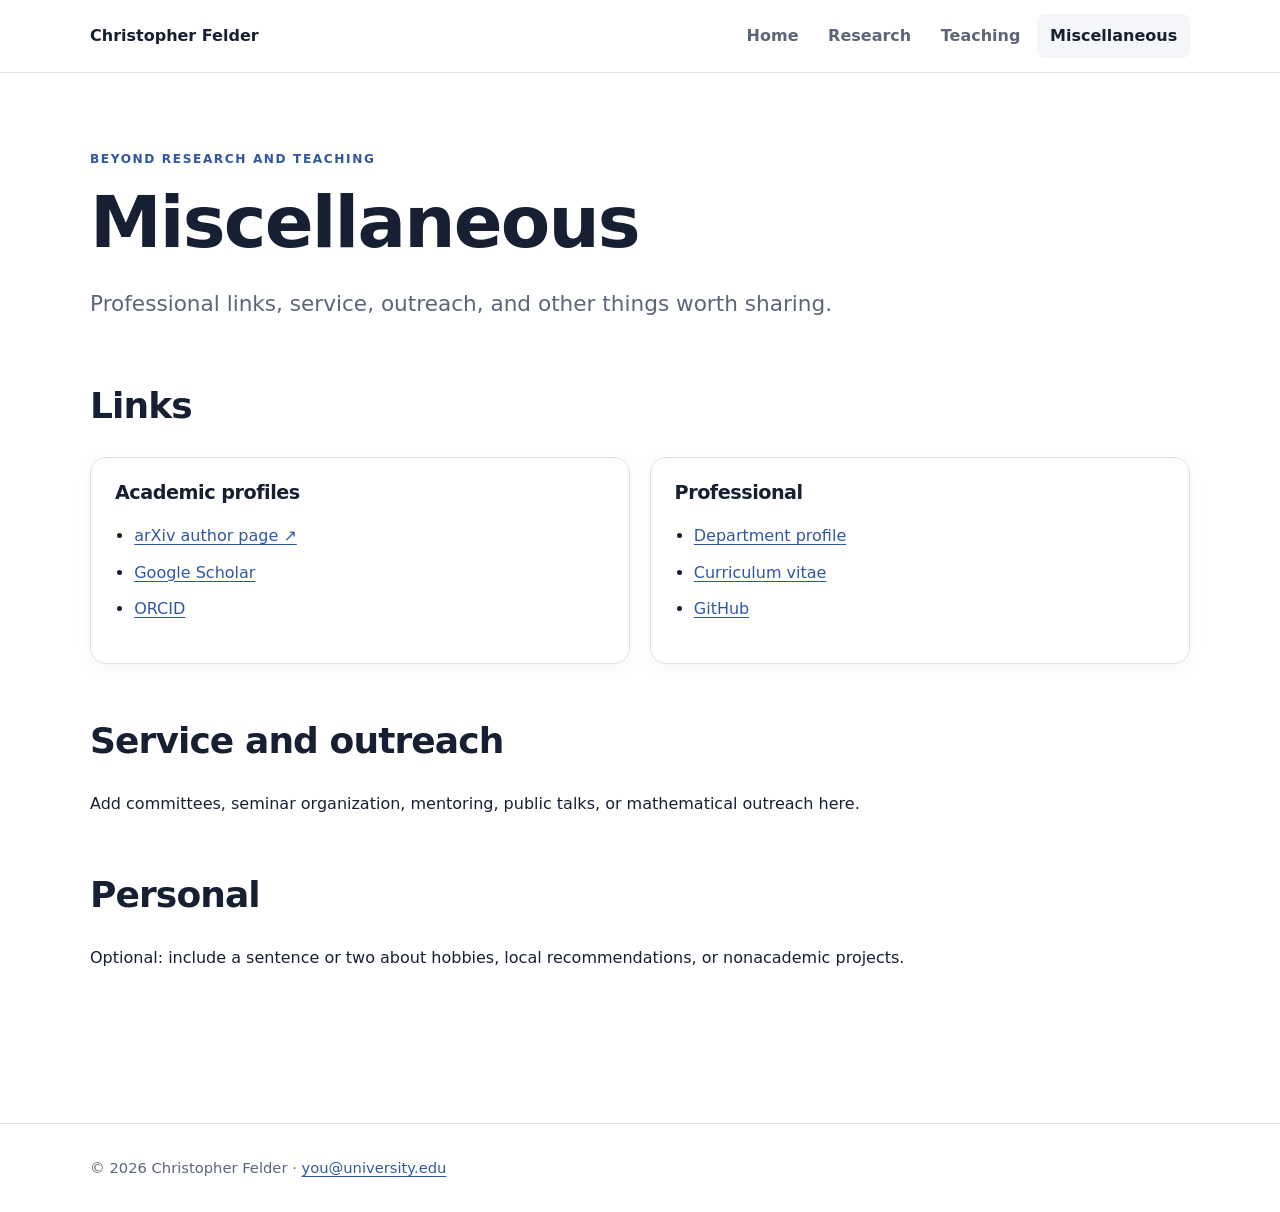
==== misc.html @ 67834b69 "Add files via upload" ====
<!doctype html><html lang="en"><head><meta charset="utf-8"><meta name="viewport" content="width=device-width, initial-scale=1"><meta name="description" content="Links and additional information about Christopher Felder."><title>Miscellaneous | Christopher Felder</title><link rel="stylesheet" href="styles.css"><script src="main.js" defer></script></head><body><a class="skip-link" href="#main">Skip to content</a><header class="site-header"><div class="container nav-wrap"><a class="brand" href="index.html">Christopher Felder</a><button class="menu-toggle" aria-expanded="false" aria-controls="site-nav">Menu</button><nav id="site-nav" class="site-nav" aria-label="Primary navigation"><a href="index.html">Home</a><a href="research.html">Research</a><a href="teaching.html">Teaching</a><a aria-current="page" href="misc.html">Miscellaneous</a></nav></div></header><main id="main" class="container page"><header class="page-header"><p class="eyebrow">Beyond research and teaching</p><h1>Miscellaneous</h1><p class="lead">Professional links, service, outreach, and other things worth sharing.</p></header><section class="content-section"><h2>Links</h2><div class="cards two"><article class="card"><h3>Academic profiles</h3><ul class="link-list"><li><a href="http://arxiv.org/a/felder_c_1" target="_blank" rel="noopener noreferrer">arXiv author page ↗</a></li><li><a href="#">Google Scholar</a></li><li><a href="#">ORCID</a></li></ul></article><article class="card"><h3>Professional</h3><ul class="link-list"><li><a href="#">Department profile</a></li><li><a href="#">Curriculum vitae</a></li><li><a href="#">GitHub</a></li></ul></article></div></section><section class="content-section"><h2>Service and outreach</h2><p>Add committees, seminar organization, mentoring, public talks, or mathematical outreach here.</p></section><section class="content-section"><h2>Personal</h2><p>Optional: include a sentence or two about hobbies, local recommendations, or nonacademic projects.</p></section></main><footer class="site-footer"><div class="container">© <span id="year"></span> Christopher Felder · <a href="mailto:you@university.edu">you@university.edu</a></div></footer></body></html>
---- styles.css ----
:root{--ink:#172033;--muted:#5d6678;--paper:#fff;--soft:#f4f6fa;--line:#dce1ea;--accent:#3157a4;--accent-dark:#203d79;--max:1100px;--radius:16px;--shadow:0 14px 40px rgba(23,32,51,.08)}*{box-sizing:border-box}html{scroll-behavior:smooth}body{margin:0;color:var(--ink);background:var(--paper);font:16px/1.65 system-ui,-apple-system,BlinkMacSystemFont,"Segoe UI",sans-serif}a{color:var(--accent);text-underline-offset:3px}a:hover{color:var(--accent-dark)}h1,h2,h3{line-height:1.15;letter-spacing:-.025em}h1{font-size:clamp(2.5rem,7vw,5rem);margin:.1em 0 .25em}h2{font-size:clamp(1.55rem,3vw,2.25rem)}h3{font-size:1.2rem}.container{width:min(calc(100% - 2rem),var(--max));margin-inline:auto}.skip-link{position:absolute;left:-9999px}.skip-link:focus{left:1rem;top:1rem;z-index:99;background:#fff;padding:.7rem 1rem;border-radius:8px}.site-header{position:sticky;top:0;z-index:20;background:rgba(255,255,255,.92);border-bottom:1px solid var(--line);backdrop-filter:blur(12px)}.nav-wrap{min-height:72px;display:flex;align-items:center;justify-content:space-between;gap:2rem}.brand{font-weight:750;color:var(--ink);text-decoration:none}.site-nav{display:flex;gap:.25rem}.site-nav a{color:var(--muted);font-weight:650;text-decoration:none;padding:.55rem .8rem;border-radius:8px}.site-nav a:hover,.site-nav a[aria-current=page]{color:var(--ink);background:var(--soft)}.menu-toggle{display:none;border:1px solid var(--line);background:#fff;padding:.55rem .8rem;border-radius:8px;font:inherit}.hero{min-height:72vh;display:grid;grid-template-columns:1.5fr .8fr;align-items:center;gap:clamp(2rem,6vw,6rem);padding-block:6rem}.lead{font-size:clamp(1.1rem,2vw,1.35rem);color:var(--muted);max-width:66ch}.eyebrow{text-transform:uppercase;letter-spacing:.13em;font-size:.76rem;font-weight:800;color:var(--accent)}.button-row{display:flex;gap:.75rem;flex-wrap:wrap;margin-top:2rem}.button{display:inline-block;background:var(--accent);color:#fff;text-decoration:none;padding:.75rem 1rem;border-radius:9px;font-weight:700}.button:hover{background:var(--accent-dark);color:#fff}.button.secondary{background:#fff;color:var(--ink);border:1px solid var(--line)}.headshot-card{background:var(--soft);padding:1rem;border-radius:var(--radius);box-shadow:var(--shadow);text-align:center;color:var(--muted)}.headshot-placeholder{aspect-ratio:4/5;display:grid;place-items:center;border-radius:12px;background:linear-gradient(145deg,#dfe5f1,#eef1f7);color:#7c879a;font-size:4rem;font-weight:800}.alt{background:var(--soft)}.section{padding-block:5rem}.cards{display:grid;gap:1.2rem}.cards.three{grid-template-columns:repeat(3,1fr)}.cards.two{grid-template-columns:repeat(2,1fr)}.card{background:#fff;border:1px solid var(--line);border-radius:var(--radius);padding:1.5rem;box-shadow:0 5px 18px rgba(23,32,51,.035)}.card h2,.card h3{margin-top:0}.text-link{font-weight:750;text-decoration:none}.site-footer{border-top:1px solid var(--line);color:var(--muted);padding-block:2rem;font-size:.92rem}.page{padding-block:4rem 6rem}.page-header{max-width:800px;margin-bottom:4rem}.page-header h1{font-size:clamp(2.5rem,6vw,4.5rem)}.content-section{margin-block:3.5rem}.section-heading{display:flex;justify-content:space-between;align-items:end;gap:1rem;margin-bottom:1rem}.section-heading h2,.section-heading p{margin-bottom:0}.arxiv-feed{border:1px solid var(--line);border-radius:var(--radius);padding:1.5rem;background:var(--soft);overflow-wrap:anywhere}.arxiv-feed .arxivfeed{margin:0 0 1rem!important;width:auto!important}.arxiv-feed .arxivfeed:last-child{margin-bottom:0!important}.course{display:flex;justify-content:space-between;align-items:center;gap:2rem}.clean-list,.link-list{padding-left:1.2rem}.clean-list li,.link-list li{margin:.65rem 0}@media(max-width:720px){.menu-toggle{display:block}.site-nav{display:none;position:absolute;top:72px;left:0;right:0;flex-direction:column;background:#fff;border-bottom:1px solid var(--line);padding:1rem}.site-nav.open{display:flex}.hero{grid-template-columns:1fr;padding-block:3rem}.headshot-card{max-width:340px}.cards.three,.cards.two{grid-template-columns:1fr}.section-heading,.course{align-items:flex-start;flex-direction:column}.page{padding-top:3rem}}@media(prefers-reduced-motion:reduce){html{scroll-behavior:auto}}
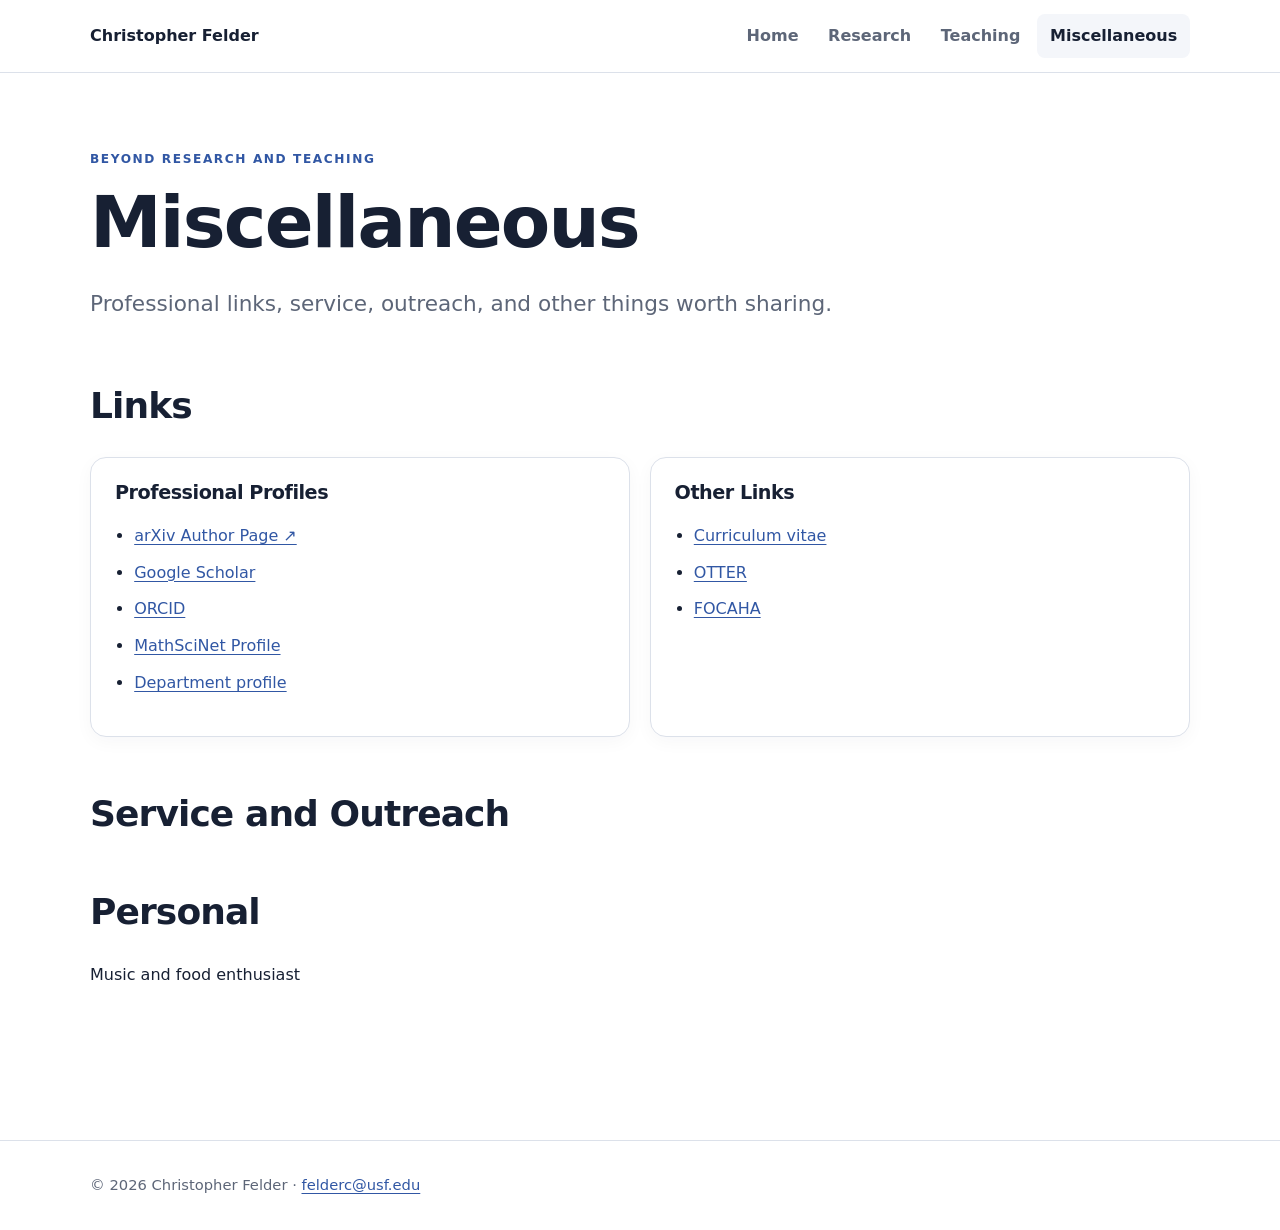
==== commit dcc6fd71: "Update misc.html" ====
--- a/misc.html
+++ b/misc.html
@@ -1 +1,86 @@
-<!doctype html><html lang="en"><head><meta charset="utf-8"><meta name="viewport" content="width=device-width, initial-scale=1"><meta name="description" content="Links and additional information about Christopher Felder."><title>Miscellaneous | Christopher Felder</title><link rel="stylesheet" href="styles.css"><script src="main.js" defer></script></head><body><a class="skip-link" href="#main">Skip to content</a><header class="site-header"><div class="container nav-wrap"><a class="brand" href="index.html">Christopher Felder</a><button class="menu-toggle" aria-expanded="false" aria-controls="site-nav">Menu</button><nav id="site-nav" class="site-nav" aria-label="Primary navigation"><a href="index.html">Home</a><a href="research.html">Research</a><a href="teaching.html">Teaching</a><a aria-current="page" href="misc.html">Miscellaneous</a></nav></div></header><main id="main" class="container page"><header class="page-header"><p class="eyebrow">Beyond research and teaching</p><h1>Miscellaneous</h1><p class="lead">Professional links, service, outreach, and other things worth sharing.</p></header><section class="content-section"><h2>Links</h2><div class="cards two"><article class="card"><h3>Academic profiles</h3><ul class="link-list"><li><a href="http://arxiv.org/a/felder_c_1" target="_blank" rel="noopener noreferrer">arXiv author page ↗</a></li><li><a href="#">Google Scholar</a></li><li><a href="#">ORCID</a></li></ul></article><article class="card"><h3>Professional</h3><ul class="link-list"><li><a href="#">Department profile</a></li><li><a href="#">Curriculum vitae</a></li><li><a href="#">GitHub</a></li></ul></article></div></section><section class="content-section"><h2>Service and outreach</h2><p>Add committees, seminar organization, mentoring, public talks, or mathematical outreach here.</p></section><section class="content-section"><h2>Personal</h2><p>Optional: include a sentence or two about hobbies, local recommendations, or nonacademic projects.</p></section></main><footer class="site-footer"><div class="container">© <span id="year"></span> Christopher Felder · <a href="mailto:you@university.edu">you@university.edu</a></div></footer></body></html>+<!doctype html>
+<html lang="en">
+<head>
+<meta charset="utf-8">
+<meta name="viewport" content="width=device-width, initial-scale=1">
+<meta name="description" content="Links and additional information about Christopher Felder.">
+<title>Miscellaneous | Christopher Felder</title>
+<link rel="stylesheet" href="styles.css">
+<script src="main.js" defer>
+</script>
+</head>
+<body>
+<a class="skip-link" href="#main">Skip to content</a>
+<header class="site-header">
+<div class="container nav-wrap">
+<a class="brand" href="index.html">Christopher Felder</a>
+<button class="menu-toggle" aria-expanded="false" aria-controls="site-nav">Menu</button>
+<nav id="site-nav" class="site-nav" aria-label="Primary navigation">
+<a href="index.html">Home</a>
+<a href="research.html">Research</a>
+<a href="teaching.html">Teaching</a>
+<a aria-current="page" href="misc.html">Miscellaneous</a>
+</nav>
+</div>
+</header>
+<main id="main" class="container page">
+<header class="page-header">
+<p class="eyebrow">Beyond research and teaching</p>
+<h1>Miscellaneous</h1>
+<p class="lead">Professional links, service, outreach, and other things worth sharing.</p>
+</header>
+<section class="content-section">
+<h2>Links</h2>
+<div class="cards two">
+<article class="card">
+<h3>Professional Profiles</h3>
+<ul class="link-list">
+<li>
+<a href="http://arxiv.org/a/felder_c_1" target="_blank" rel="noopener noreferrer">arXiv Author Page ↗</a>
+</li>
+<li>
+<a href="https://scholar.google.com/citations?user=o6KPOoIAAAAJ&hl=en">Google Scholar</a>
+</li>
+<li>
+<a href="https://orcid.org/0000-0002-0736-0987">ORCID</a>
+</li>
+<li>
+<a href="https://mathscinet.ams.org/mathscinet/author?authorId=1502434">MathSciNet Profile</a>
+</li>
+<li>
+<a href="https://www.usf.edu/arts-sciences/departments/mathematics-statistics/people/faculty/christopher-felder.aspx">Department profile</a>
+</li>
+</ul>
+</article>
+<article class="card">
+<h3>Other Links</h3>
+<ul class="link-list">
+<li>
+<a href="CFelder_CV.pdf">Curriculum vitae</a>
+</li>
+<li>
+<a href="https://ottermathtalks.github.io">OTTER</a>
+</li>
+<li>
+<a href="https://sites.google.com/view/focaha/home">FOCAHA</a>
+</li>
+</ul>
+</article>
+</div>
+</section>
+<section class="content-section">
+<h2>Service and Outreach</h2>
+<p> </p>
+</section>
+<section class="content-section">
+<h2>Personal</h2>
+<p>Music and food enthusiast</p>
+</section>
+</main>
+<footer class="site-footer">
+<div class="container">© <span id="year">
+</span> Christopher Felder · <a href="mailto:felderc@usf.edu">felderc@usf.edu</a>
+</div>
+</footer>
+</body>
+</html>
--- a/styles.css
+++ b/styles.css
@@ -1 +1,331 @@
-:root{--ink:#172033;--muted:#5d6678;--paper:#fff;--soft:#f4f6fa;--line:#dce1ea;--accent:#3157a4;--accent-dark:#203d79;--max:1100px;--radius:16px;--shadow:0 14px 40px rgba(23,32,51,.08)}*{box-sizing:border-box}html{scroll-behavior:smooth}body{margin:0;color:var(--ink);background:var(--paper);font:16px/1.65 system-ui,-apple-system,BlinkMacSystemFont,"Segoe UI",sans-serif}a{color:var(--accent);text-underline-offset:3px}a:hover{color:var(--accent-dark)}h1,h2,h3{line-height:1.15;letter-spacing:-.025em}h1{font-size:clamp(2.5rem,7vw,5rem);margin:.1em 0 .25em}h2{font-size:clamp(1.55rem,3vw,2.25rem)}h3{font-size:1.2rem}.container{width:min(calc(100% - 2rem),var(--max));margin-inline:auto}.skip-link{position:absolute;left:-9999px}.skip-link:focus{left:1rem;top:1rem;z-index:99;background:#fff;padding:.7rem 1rem;border-radius:8px}.site-header{position:sticky;top:0;z-index:20;background:rgba(255,255,255,.92);border-bottom:1px solid var(--line);backdrop-filter:blur(12px)}.nav-wrap{min-height:72px;display:flex;align-items:center;justify-content:space-between;gap:2rem}.brand{font-weight:750;color:var(--ink);text-decoration:none}.site-nav{display:flex;gap:.25rem}.site-nav a{color:var(--muted);font-weight:650;text-decoration:none;padding:.55rem .8rem;border-radius:8px}.site-nav a:hover,.site-nav a[aria-current=page]{color:var(--ink);background:var(--soft)}.menu-toggle{display:none;border:1px solid var(--line);background:#fff;padding:.55rem .8rem;border-radius:8px;font:inherit}.hero{min-height:72vh;display:grid;grid-template-columns:1.5fr .8fr;align-items:center;gap:clamp(2rem,6vw,6rem);padding-block:6rem}.lead{font-size:clamp(1.1rem,2vw,1.35rem);color:var(--muted);max-width:66ch}.eyebrow{text-transform:uppercase;letter-spacing:.13em;font-size:.76rem;font-weight:800;color:var(--accent)}.button-row{display:flex;gap:.75rem;flex-wrap:wrap;margin-top:2rem}.button{display:inline-block;background:var(--accent);color:#fff;text-decoration:none;padding:.75rem 1rem;border-radius:9px;font-weight:700}.button:hover{background:var(--accent-dark);color:#fff}.button.secondary{background:#fff;color:var(--ink);border:1px solid var(--line)}.headshot-card{background:var(--soft);padding:1rem;border-radius:var(--radius);box-shadow:var(--shadow);text-align:center;color:var(--muted)}.headshot-placeholder{aspect-ratio:4/5;display:grid;place-items:center;border-radius:12px;background:linear-gradient(145deg,#dfe5f1,#eef1f7);color:#7c879a;font-size:4rem;font-weight:800}.alt{background:var(--soft)}.section{padding-block:5rem}.cards{display:grid;gap:1.2rem}.cards.three{grid-template-columns:repeat(3,1fr)}.cards.two{grid-template-columns:repeat(2,1fr)}.card{background:#fff;border:1px solid var(--line);border-radius:var(--radius);padding:1.5rem;box-shadow:0 5px 18px rgba(23,32,51,.035)}.card h2,.card h3{margin-top:0}.text-link{font-weight:750;text-decoration:none}.site-footer{border-top:1px solid var(--line);color:var(--muted);padding-block:2rem;font-size:.92rem}.page{padding-block:4rem 6rem}.page-header{max-width:800px;margin-bottom:4rem}.page-header h1{font-size:clamp(2.5rem,6vw,4.5rem)}.content-section{margin-block:3.5rem}.section-heading{display:flex;justify-content:space-between;align-items:end;gap:1rem;margin-bottom:1rem}.section-heading h2,.section-heading p{margin-bottom:0}.arxiv-feed{border:1px solid var(--line);border-radius:var(--radius);padding:1.5rem;background:var(--soft);overflow-wrap:anywhere}.arxiv-feed .arxivfeed{margin:0 0 1rem!important;width:auto!important}.arxiv-feed .arxivfeed:last-child{margin-bottom:0!important}.course{display:flex;justify-content:space-between;align-items:center;gap:2rem}.clean-list,.link-list{padding-left:1.2rem}.clean-list li,.link-list li{margin:.65rem 0}@media(max-width:720px){.menu-toggle{display:block}.site-nav{display:none;position:absolute;top:72px;left:0;right:0;flex-direction:column;background:#fff;border-bottom:1px solid var(--line);padding:1rem}.site-nav.open{display:flex}.hero{grid-template-columns:1fr;padding-block:3rem}.headshot-card{max-width:340px}.cards.three,.cards.two{grid-template-columns:1fr}.section-heading,.course{align-items:flex-start;flex-direction:column}.page{padding-top:3rem}}@media(prefers-reduced-motion:reduce){html{scroll-behavior:auto}}+:root {
+  --ink:#172033;
+  --muted:#5d6678;
+  --paper:#fff;
+  --soft:#f4f6fa;
+  --line:#dce1ea;
+  --accent:#3157a4;
+  --accent-dark:#203d79;
+  --max:1100px;
+  --radius:16px;
+  --shadow:0 14px 40px rgba(23,
+  32,
+  51,
+  .08)
+}
+* {
+  box-sizing:border-box
+}
+html {
+  scroll-behavior:smooth
+}
+body {
+  margin:0;
+  color:var(--ink);
+  background:var(--paper);
+  font:16px/1.65 system-ui,
+  -apple-system,
+  BlinkMacSystemFont,
+  "Segoe UI",
+  sans-serif
+}
+a {
+  color:var(--accent);
+  text-underline-offset:3px
+}
+a:hover {
+  color:var(--accent-dark)
+}
+h1,
+h2,
+h3 {
+  line-height:1.15;
+  letter-spacing:-.025em
+}
+h1 {
+  font-size:clamp(2.5rem,
+  7vw,
+  5rem);
+  margin:.1em 0 .25em
+}
+h2 {
+  font-size:clamp(1.55rem,
+  3vw,
+  2.25rem)
+}
+h3 {
+  font-size:1.2rem
+}
+.container {
+  width:min(calc(100% - 2rem),
+  var(--max));
+  margin-inline:auto
+}
+.skip-link {
+  position:absolute;
+  left:-9999px
+}
+.skip-link:focus {
+  left:1rem;
+  top:1rem;
+  z-index:99;
+  background:#fff;
+  padding:.7rem 1rem;
+  border-radius:8px
+}
+.site-header {
+  position:sticky;
+  top:0;
+  z-index:20;
+  background:rgba(255,
+  255,
+  255,
+  .92);
+  border-bottom:1px solid var(--line);
+  backdrop-filter:blur(12px)
+}
+.nav-wrap {
+  min-height:72px;
+  display:flex;
+  align-items:center;
+  justify-content:space-between;
+  gap:2rem
+}
+.brand {
+  font-weight:750;
+  color:var(--ink);
+  text-decoration:none
+}
+.site-nav {
+  display:flex;
+  gap:.25rem
+}
+.site-nav a {
+  color:var(--muted);
+  font-weight:650;
+  text-decoration:none;
+  padding:.55rem .8rem;
+  border-radius:8px
+}
+.site-nav a:hover,
+.site-nav a[aria-current=page] {
+  color:var(--ink);
+  background:var(--soft)
+}
+.menu-toggle {
+  display:none;
+  border:1px solid var(--line);
+  background:#fff;
+  padding:.55rem .8rem;
+  border-radius:8px;
+  font:inherit
+}
+.hero {
+  min-height:72vh;
+  display:grid;
+  grid-template-columns:1.5fr .8fr;
+  align-items:center;
+  gap:clamp(2rem,
+  6vw,
+  6rem);
+  padding-block:6rem
+}
+.lead {
+  font-size:clamp(1.1rem,
+  2vw,
+  1.35rem);
+  color:var(--muted);
+  max-width:66ch
+}
+.eyebrow {
+  text-transform:uppercase;
+  letter-spacing:.13em;
+  font-size:.76rem;
+  font-weight:800;
+  color:var(--accent)
+}
+.button-row {
+  display:flex;
+  gap:.75rem;
+  flex-wrap:wrap;
+  margin-top:2rem
+}
+.button {
+  display:inline-block;
+  background:var(--accent);
+  color:#fff;
+  text-decoration:none;
+  padding:.75rem 1rem;
+  border-radius:9px;
+  font-weight:700
+}
+.button:hover {
+  background:var(--accent-dark);
+  color:#fff
+}
+.button.secondary {
+  background:#fff;
+  color:var(--ink);
+  border:1px solid var(--line)
+}
+.headshot-card {
+  background:var(--soft);
+  padding:1rem;
+  border-radius:var(--radius);
+  box-shadow:var(--shadow);
+  text-align:center;
+  color:var(--muted)
+}
+.headshot-placeholder {
+  aspect-ratio:4/5;
+  display:grid;
+  place-items:center;
+  border-radius:12px;
+  background:linear-gradient(145deg,
+  #dfe5f1,
+  #eef1f7);
+  color:#7c879a;
+  font-size:4rem;
+  font-weight:800
+}
+.alt {
+  background:var(--soft)
+}
+.section {
+  padding-block:5rem
+}
+.cards {
+  display:grid;
+  gap:1.2rem
+}
+.cards.three {
+  grid-template-columns:repeat(3,
+  1fr)
+}
+.cards.two {
+  grid-template-columns:repeat(2,
+  1fr)
+}
+.card {
+  background:#fff;
+  border:1px solid var(--line);
+  border-radius:var(--radius);
+  padding:1.5rem;
+  box-shadow:0 5px 18px rgba(23,
+  32,
+  51,
+  .035)
+}
+.card h2,
+.card h3 {
+  margin-top:0
+}
+.text-link {
+  font-weight:750;
+  text-decoration:none
+}
+.site-footer {
+  border-top:1px solid var(--line);
+  color:var(--muted);
+  padding-block:2rem;
+  font-size:.92rem
+}
+.page {
+  padding-block:4rem 6rem
+}
+.page-header {
+  max-width:800px;
+  margin-bottom:4rem
+}
+.page-header h1 {
+  font-size:clamp(2.5rem,
+  6vw,
+  4.5rem)
+}
+.content-section {
+  margin-block:3.5rem
+}
+.section-heading {
+  display:flex;
+  justify-content:space-between;
+  align-items:end;
+  gap:1rem;
+  margin-bottom:1rem
+}
+.section-heading h2,
+.section-heading p {
+  margin-bottom:0
+}
+.arxiv-feed {
+  border:1px solid var(--line);
+  border-radius:var(--radius);
+  padding:1.5rem;
+  background:var(--soft);
+  overflow-wrap:anywhere
+}
+.arxiv-feed .arxivfeed {
+  margin:0 0 1rem!important;
+  width:auto!important
+}
+.arxiv-feed .arxivfeed:last-child {
+  margin-bottom:0!important
+}
+.course {
+  display:flex;
+  justify-content:space-between;
+  align-items:center;
+  gap:2rem
+}
+.clean-list,
+.link-list {
+  padding-left:1.2rem
+}
+.clean-list li,
+.link-list li {
+  margin:.65rem 0
+}
+@media(max-width:720px) {
+  .menu-toggle {
+    display:block
+  }
+  .site-nav {
+    display:none;
+    position:absolute;
+    top:72px;
+    left:0;
+    right:0;
+    flex-direction:column;
+    background:#fff;
+    border-bottom:1px solid var(--line);
+    padding:1rem
+  }
+  .site-nav.open {
+    display:flex
+  }
+  .hero {
+    grid-template-columns:1fr;
+    padding-block:3rem
+  }
+  .headshot-card {
+    max-width:340px
+  }
+  .cards.three,
+  .cards.two {
+    grid-template-columns:1fr
+  }
+  .section-heading,
+  .course {
+    align-items:flex-start;
+    flex-direction:column
+  }
+  .page {
+    padding-top:3rem
+  }
+
+}
+@media(prefers-reduced-motion:reduce) {
+  html {
+    scroll-behavior:auto
+  }
+
+}
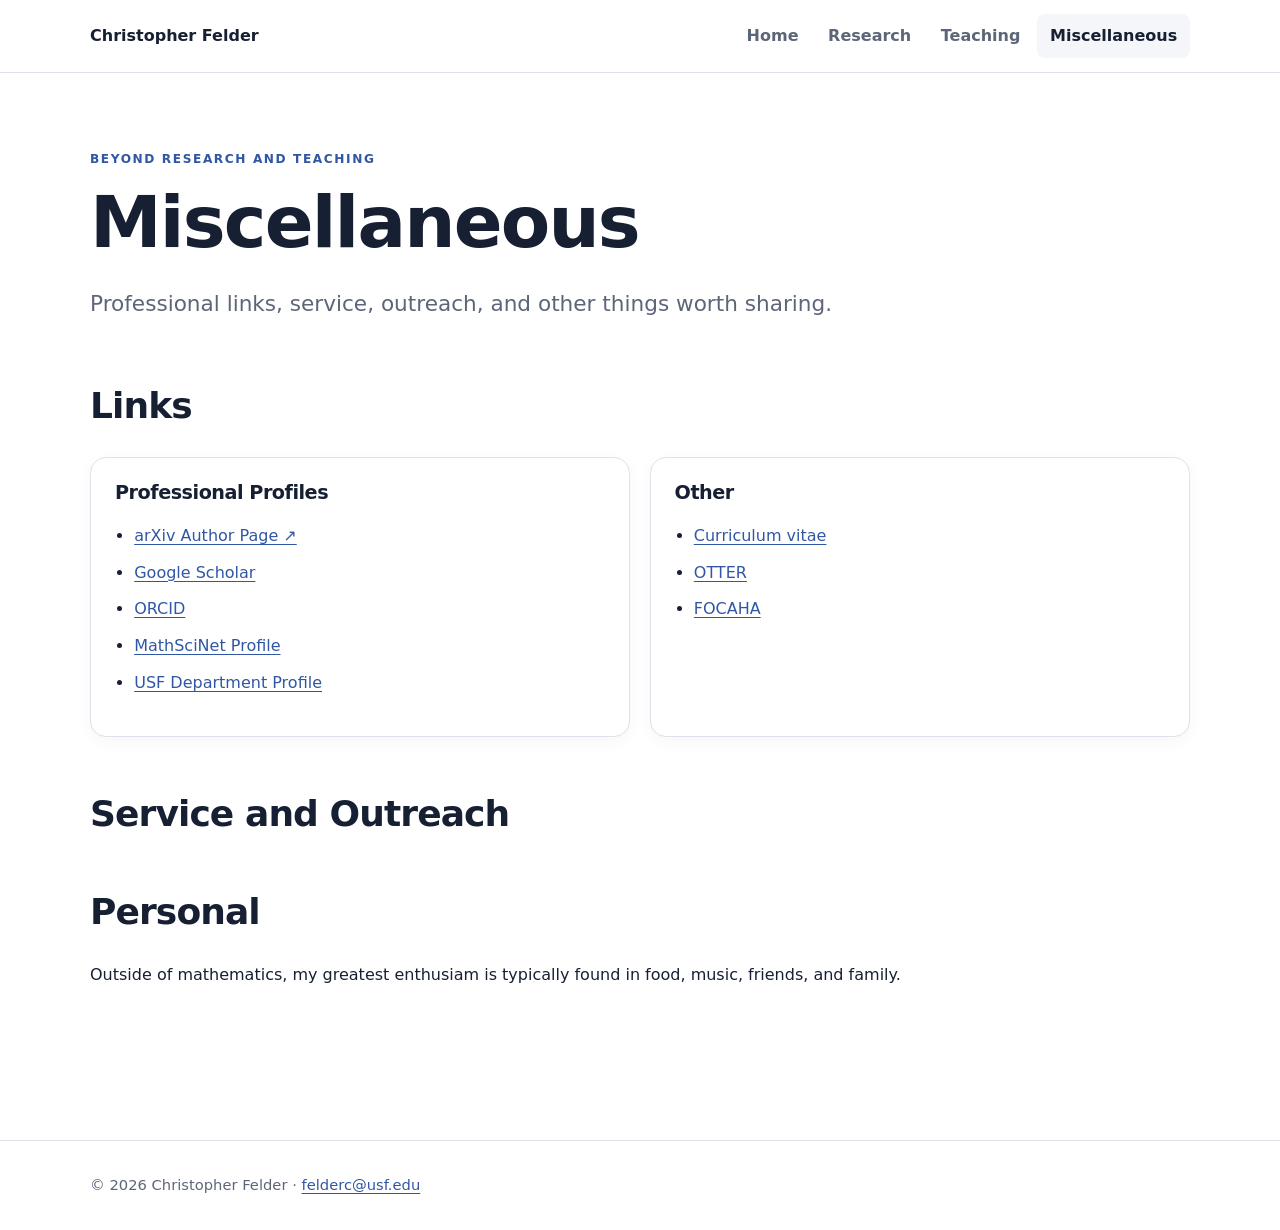
==== commit 240faa00: "Update misc.html" ====
--- a/misc.html
+++ b/misc.html
@@ -48,12 +48,12 @@
 <a href="https://mathscinet.ams.org/mathscinet/author?authorId=1502434">MathSciNet Profile</a>
 </li>
 <li>
-<a href="https://www.usf.edu/arts-sciences/departments/mathematics-statistics/people/faculty/christopher-felder.aspx">Department profile</a>
+<a href="https://www.usf.edu/arts-sciences/departments/mathematics-statistics/people/faculty/christopher-felder.aspx">USF Department Profile</a>
 </li>
 </ul>
 </article>
 <article class="card">
-<h3>Other Links</h3>
+<h3>Other</h3>
 <ul class="link-list">
 <li>
 <a href="CFelder_CV.pdf">Curriculum vitae</a>
@@ -74,7 +74,7 @@
 </section>
 <section class="content-section">
 <h2>Personal</h2>
-<p>Music and food enthusiast</p>
+<p>Outside of mathematics, my greatest enthusiam is typically found in food, music, friends, and family.</p>
 </section>
 </main>
 <footer class="site-footer">
